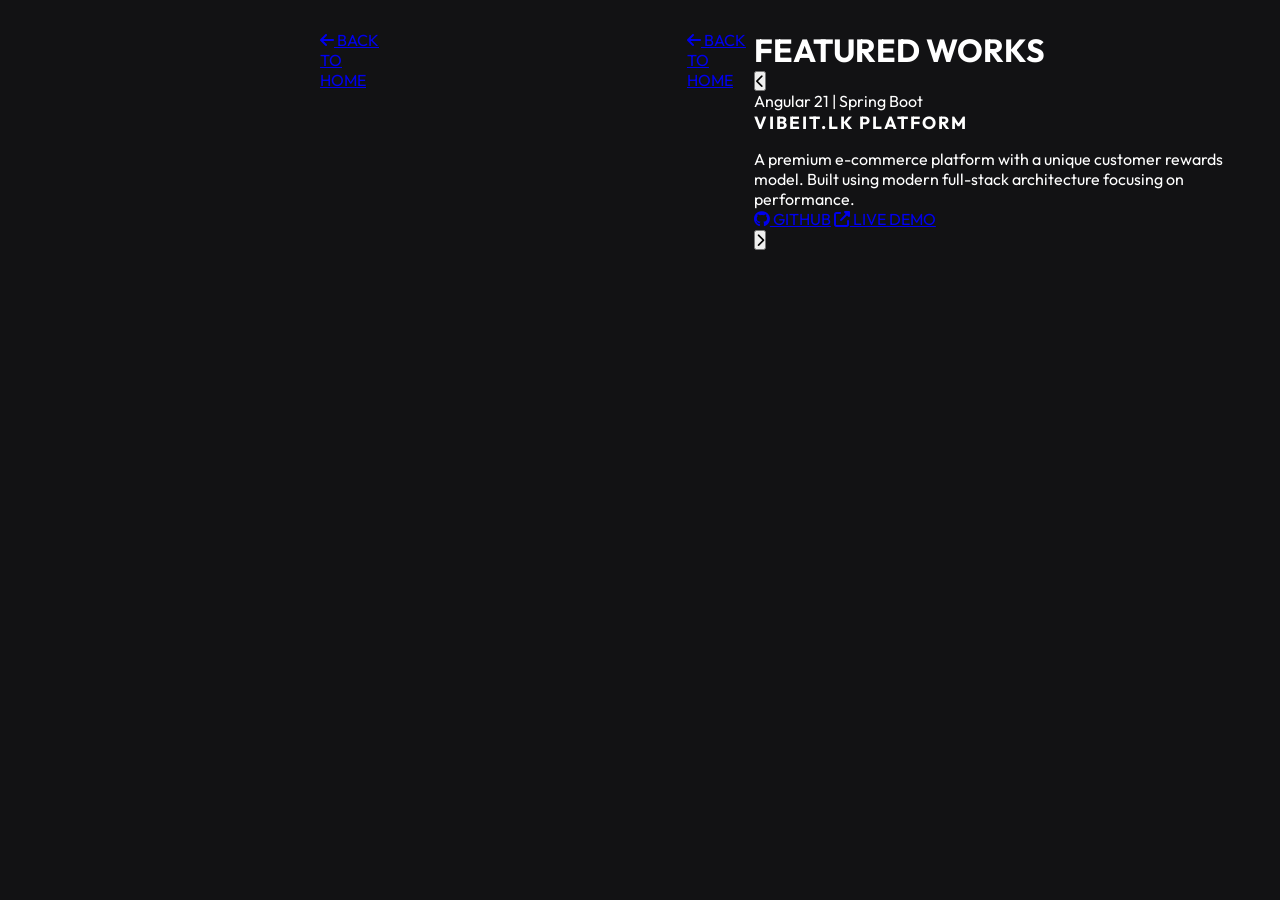
==== projects.html @ 204c46f4 "Add projects page with video background and project showcase - Created a new HTML file for the proje" ====
<!DOCTYPE html>
<html lang="en">
<head>
    <meta charset="UTF-8">
    <meta name="viewport" content="width=device-width, initial-scale=1.0, maximum-scale=1.0, user-scalable=no">
    <title>Featured Works | Mohomed Inshaf</title>
    <link rel="stylesheet" href="style.css">
    <link rel="stylesheet" href="https://cdnjs.cloudflare.com/ajax/libs/font-awesome/6.4.0/css/all.min.css" />
    <link href="https://fonts.googleapis.com/css2?family=Outfit:wght@300;500;700;900&display=swap" rel="stylesheet">
</head>
<body class="works-body">

    <div class="video-bg-wrapper">
        <video autoplay muted loop playsinline id="bgVideo">
            <source src="video/inshaf2.mp4" type="video/mp4">
        </video>
        <div class="video-overlay-dim"></div>
    </div>

    <nav class="works-nav">
        <a href="index.html" class="back-home-btn"><i class="fas fa-arrow-left"></i> BACK TO HOME</a>
    </nav>

    <body class="works-body">
    <div class="video-bg-wrapper">
        <video autoplay muted loop playsinline id="bgVideo">
            <source src="img/your-new-video.mp4" type="video/mp4">
        </video>
        <div class="video-overlay"></div>
    </div>

    <nav class="top-nav">
        <a href="index.html" class="nav-btn-back">
            <i class="fas fa-arrow-left"></i> BACK TO HOME
        </a>
    </nav>

    <div class="slider-wrapper">
        <h1 class="works-title">FEATURED WORKS</h1>

        <div class="focus-container">
            <button class="arrow-btn" onclick="moveSlider(-1)"><i class="fas fa-chevron-left"></i></button>

            <div class="project-card glass" id="project-card">
                <div class="card-header">
                    <span class="badge">Angular 21 | Spring Boot</span>
                </div>
                <h2>VIBEIT.LK PLATFORM</h2>
                <p>A premium e-commerce platform with a unique customer rewards model. Built using modern full-stack architecture focusing on performance.</p>
                
                <div class="card-actions">
                    <a href="#" class="btn-main"><i class="fab fa-github"></i> GITHUB</a>
                    <a href="#" class="btn-outline"><i class="fas fa-external-link-alt"></i> LIVE DEMO</a>
                </div>
            </div>

            <button class="arrow-btn" onclick="moveSlider(1)"><i class="fas fa-chevron-right"></i></button>
        </div>
    </div>
</body>
    <script src="projects-script.js"></script>
</body>
</html>
---- style.css ----
* {
    margin: 0;
    padding: 0;
    box-sizing: border-box;
    font-family: 'Outfit', sans-serif;
}

body {
    background-color: #121214;
    
    /* The main background image */
    background-image: url('img/inshaf.png');
    background-size: cover;
    background-position: center top; 
    background-attachment: fixed;
    background-repeat: no-repeat;
    
    color: #ffffff;
    min-height: 100vh;
    display: flex;
    justify-content: center;
    align-items: stretch;
    padding: 30px 20px;
    overflow-x: hidden;
}

/* Updated Layout: Fixed sides, fluid center */
.portfolio-layout {
    display: grid;
    /* Left: 380px, Center: Takes remaining space, Right: 380px */
    grid-template-columns: 380px 1fr 380px; 
    gap: 40px;
    max-width: 1400px;
    width: 100%;
    margin: 0 auto; /* Centers the whole grid */
}

.column {
    display: flex;
    flex-direction: column;
    gap: 20px;
}

/* Center column configuration */
.center-column {
    position: relative;
    display: flex;
    flex-direction: column;
    justify-content: space-between; 
    align-items: center;
    height: 100%;
    min-height: 80vh;
}

/* Title Styling */
.title-container {
    text-align: center;
    margin-top: 30px;
    z-index: 2;
}

.main-title {
    font-size: 4rem;
    font-weight: 900;
    line-height: 0.9;
    color: rgba(255, 255, 255, 0.2); /* Semi-transparent big text */
    letter-spacing: 3px;
}

.sub-title {
    font-size: 1rem;
    letter-spacing: 5px;
    color: #39ff14; /* Neon green */
    margin-top: 15px;
    font-weight: 700;
}

/* Contact Info Styling */
.contact-info {
    background: rgba(0, 0, 0, 0.5); 
    padding: 12px 20px;
    border-radius: 10px;
    backdrop-filter: blur(5px);
    -webkit-backdrop-filter: blur(5px);
    border: 1px solid rgba(255, 255, 255, 0.1);
    margin-bottom: 20px;
    z-index: 2;
}

.contact-info p {
    font-size: 0.85rem;
    color: #e0e0e0;
    margin-bottom: 5px;
}

/* Glassmorphism Cards */
.glass-card {
    background: rgba(25, 25, 30, 0.6); /* Slightly darker for better readability */
    backdrop-filter: blur(15px);
    -webkit-backdrop-filter: blur(15px);
    border: 1px solid rgba(255, 255, 255, 0.08);
    border-radius: 15px;
    padding: 25px;
    box-shadow: 0 8px 32px 0 rgba(0, 0, 0, 0.4);
    transition: transform 0.3s ease;
}

.glass-card:hover {
    transform: translateY(-3px);
    border-color: rgba(57, 255, 20, 0.3);
}

h2 {
    font-size: 1.1rem;
    letter-spacing: 2px;
    margin-bottom: 15px;
    text-transform: uppercase;
}

.neon-text { color: #39ff14; }
.highlight-text { font-weight: bold; font-size: 1.1rem; margin-bottom: 10px; }
.desc { color: #a0a0a0; font-size: 0.9rem; line-height: 1.5; }

.exp-item { margin-bottom: 15px; }
.exp-item h3 { font-size: 0.95rem; }

ul { list-style: none; }
ul li { color: #a0a0a0; font-size: 0.9rem; margin-bottom: 8px; }

/* Links */
.neon-link {
    display: block;
    color: #fff;
    text-decoration: none;
    margin-bottom: 10px;
    font-size: 0.95rem;
    transition: 0.3s;
}
.neon-link span { color: #39ff14; float: right; }
.neon-link:hover { color: #39ff14; }

/* Accordion (Dropdowns) */
.accordion-item {
    margin-bottom: 10px;
    border-bottom: 1px solid rgba(255, 255, 255, 0.1);
}

.accordion-header {
    display: flex;
    justify-content: space-between;
    align-items: center;
    padding: 10px 0;
    cursor: pointer;
    font-weight: 500;
    transition: color 0.3s;
}

.accordion-header:hover {
    color: #39ff14;
}

.accordion-content {
    max-height: 0;
    overflow: hidden;
    transition: max-height 0.4s ease-out;
}

.accordion-content ul {
    padding: 10px 0 15px 15px;
    border-left: 2px solid #39ff14;
    margin-left: 5px;
}

.project-details {
    padding: 10px 0 15px 15px;
    border-left: 2px solid #39ff14;
    margin-left: 5px;
}

.project-details .desc {
    margin-bottom: 12px;
}

.view-btn {
    display: inline-block;
    font-size: 0.85rem;
    background: rgba(57, 255, 20, 0.1);
    padding: 8px 15px;
    border-radius: 5px;
    border: 1px solid rgba(57, 255, 20, 0.3);
    margin-bottom: 0;
}

.view-btn:hover {
    background: rgba(57, 255, 20, 0.2);
    transform: translateX(5px);
}

.icon-arrow {
    transition: transform 0.3s;
    font-size: 0.8rem;
}

.accordion-item.active .icon-arrow {
    transform: rotate(180deg);
    color: #39ff14;
}
/* Minimalist Contact Styling */
.minimal-contact {
    position: absolute;
    bottom: 30px;
    width: 320px;
    z-index: 10;
    background: rgba(255, 255, 255, 0.03);
    backdrop-filter: blur(10px);
    -webkit-backdrop-filter: blur(10px);
    border: 1px solid rgba(255, 255, 255, 0.1);
    border-radius: 50px; 
    padding: 5px 20px;
    transition: all 0.4s ease;
}

.contact-trigger {
    display: flex;
    align-items: center;
    justify-content: space-between;
    padding: 10px 0;
    cursor: pointer;
    font-size: 0.75rem;
    font-weight: 700;
    letter-spacing: 2px;
    color: #ffffff;
}


.pulse-icon {
    width: 8px;
    height: 8px;
    background-color: #39ff14;
    border-radius: 50%;
    display: inline-block;
    box-shadow: 0 0 10px #39ff14;
    animation: pulse 2s infinite;
}

@keyframes pulse {
    0% { transform: scale(0.95); box-shadow: 0 0 0 0 rgba(57, 255, 20, 0.7); }
    70% { transform: scale(1); box-shadow: 0 0 0 10px rgba(57, 255, 20, 0); }
    100% { transform: scale(0.95); box-shadow: 0 0 0 0 rgba(57, 255, 20, 0); }
}

.contact-grid {
    padding: 15px 0;
    display: flex;
    flex-direction: column;
    gap: 15px;
    border-top: 1px solid rgba(255, 255, 255, 0.1);
}

.contact-item {
    display: flex;
    align-items: center;
    gap: 12px;
    color: #a0a0a0;
    text-decoration: none;
    font-size: 0.85rem;
    transition: 0.3s;
}

.contact-item i {
    color: #39ff14;
    font-size: 1rem;
}

.contact-item:hover {
    color: #ffffff;
}

/* Arrow  */
.minimal-contact .icon-arrow {
    transform: rotate(0deg); /* Default down */
}

.minimal-contact .accordion-item.active .icon-arrow {
    transform: rotate(180deg);
}

.controls-container {
    display: flex;
    align-items: flex-start;
    justify-content: center;
    gap: 12px;
    width: 100%;
    max-width: 450px;
    margin: 20px auto 30px auto;
    z-index: 20;
}

/* CV Button  */
.cv-action-btn {
    display: flex;
    align-items: center;
    justify-content: center;
    gap: 10px;
    height: 48px; 
    padding: 0 25px;
    background: rgba(255, 255, 255, 0.03); 
    backdrop-filter: blur(15px);
    -webkit-backdrop-filter: blur(15px);
    border: 1px solid rgba(255, 255, 255, 0.1); 
    border-radius: 60px;
    text-decoration: none;
    transition: all 0.3s cubic-bezier(0.4, 0, 0.2, 1);
}

/* CV Text - Neon Green Only */
.cv-text, .cv-action-btn i {
    color: #39ff14; /* Neon Green */
    font-weight: 900;
    font-size: 0.8rem;
    letter-spacing: 1.5px;
}

.cv-action-btn:hover {
    background: rgba(255, 255, 255, 0.08);
    border-color: #39ff14; /* Hover  */
    transform: translateY(-2px);
    box-shadow: 0 5px 15px rgba(0, 0, 0, 0.3);
}


.controls-container {
    display: flex;
    flex-direction: row; 
    align-items: flex-start;
    justify-content: center;
    gap: 15px; 
    width: 100%;
    max-width: 480px; 
    margin: 20px auto 30px auto;
    z-index: 50;
}

/* Get in Touch  */
.minimal-contact {
    flex-grow: 1;
    margin: 0 !important;
    position: relative !important;
    bottom: 0 !important;
    bottom: 30px;
    width: 320px;
    z-index: 10;
    background: rgba(255, 255, 255, 0.03);
    backdrop-filter: blur(10px);
    -webkit-backdrop-filter: blur(10px);
    border: 1px solid rgba(255, 255, 255, 0.1);
    border-radius: 50px; 
    padding: 5px 20px;
    transition: all 0.4s ease;
}

/* CV Button - Ash Design + Green Text */
.cv-action-btn {
    display: flex;
    align-items: center;
    justify-content: center;
    gap: 10px;
    height: 58px; 
    padding: 0 20px;
    background: rgba(255, 255, 255, 0.03); /* Ash Transparent */
    backdrop-filter: blur(15px);
    -webkit-backdrop-filter: blur(15px);
    border: 1px solid rgba(255, 255, 255, 0.1); /* Ash Border */
    border-radius: 50px;
    text-decoration: none;
    transition: all 0.3s ease;
    flex-shrink: 0; 
}

/* CV  Neon Green */
.cv-text, .cv-action-btn i {
    color: #ffffff; 
    font-weight: 900;
    font-size: 0.8rem;
    letter-spacing: 1px;
}

.cv-action-btn:hover {
    border-color: rgba(57, 255, 20, 0.4);
    background: rgba(255, 255, 255, 0.08);
}

.explore-link {
    font-size: 0.7rem;
    color: #fff;
    text-decoration: none;
    border: 1px solid rgba(255, 255, 255, 0.1);
    padding: 5px 12px;
    border-radius: 50px;
    letter-spacing: 1px;
    transition: 0.3s;
}
.explore-link:hover {
    border-color: #39ff14;
    color: #39ff14;
}



/* Mobile Responsive */
@media (max-width: 1024px) {
    .portfolio-layout {
        grid-template-columns: 1fr; 
        display: flex;
        flex-direction: column;
        width: 100%;
        padding: 15px; 
    }

    
    .center-column {
        order: -1; 
        width: 100%;
        min-height: 60vh;
        display: flex;
        align-items: center;
        text-align: center;
    }

   
    .main-title {
        font-size: 4rem !important;
        line-height: 1;
        margin-bottom: 10px;
        width: 100%;
    }

    .sub-title {
        position: static !important;
        font-size: 0.85rem;
        letter-spacing: 4px;
        margin-bottom: 20px;
    }

    
    .hero-subject {
        position: static !important;
        width: 100% !important;
        max-width: 320px !important; 
        height: auto;
        margin: 0 auto !important;
    }

   
    .glass-card {
        width: 100% !important; 
        max-width: 100%;
        margin: 0 !important;
        padding: 20px;
        box-sizing: border-box; 
    }


    .minimal-contact {
        position: relative !important;
        bottom: 0;
        width: 100% !important;
        max-width: 300px;
        margin: 20px auto !important;
        left: auto;
        transform: none;
    }

    .column {
        width: 100% !important;
    }
}

body {
    overflow-x: hidden;
    width: 100%;
}
@media (max-width: 1024px) {
    .controls-container {
        width: 100%;
        padding: 0 10px;
        gap: 10px;
    }

    .minimal-contact {
        flex: 2.5; /*  Get in touch  */
    }

    .cv-action-btn {
        position: relative !important;
        bottom: 0;
        width: 100% !important;
        max-width: 300px;
        margin: 20px auto !important;
        left: auto;
        transform: none;
        flex: 1;
        padding: 0 12px;
    }

    .cv-text {
        font-size: 0.75rem;
    }
}
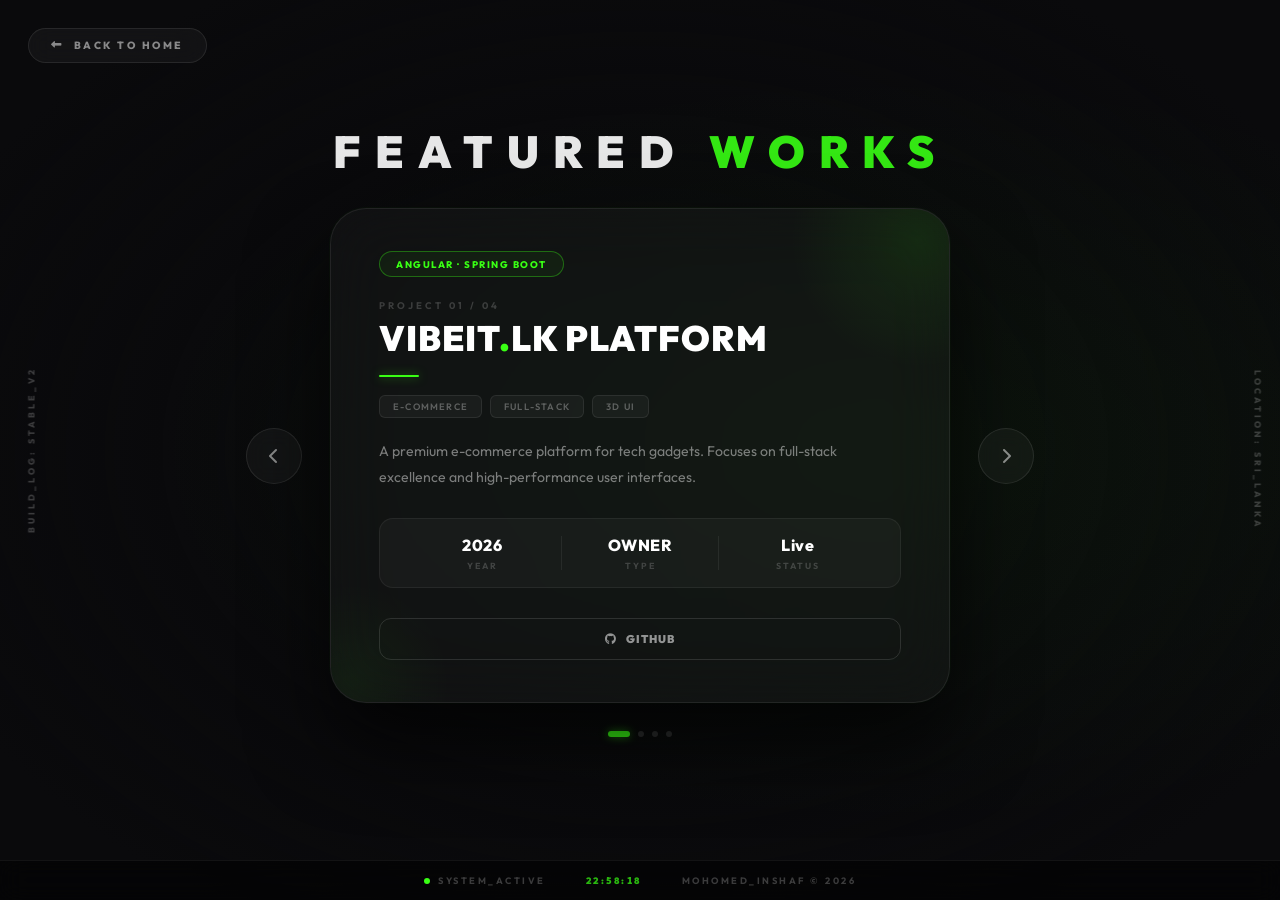
==== commit aa19fbf4: "Add project showcase with video background and interactive slider" ====
--- a/projects.html
+++ b/projects.html
@@ -4,60 +4,105 @@
     <meta charset="UTF-8">
     <meta name="viewport" content="width=device-width, initial-scale=1.0, maximum-scale=1.0, user-scalable=no">
     <title>Featured Works | Mohomed Inshaf</title>
-    <link rel="stylesheet" href="style.css">
     <link rel="stylesheet" href="https://cdnjs.cloudflare.com/ajax/libs/font-awesome/6.4.0/css/all.min.css" />
-    <link href="https://fonts.googleapis.com/css2?family=Outfit:wght@300;500;700;900&display=swap" rel="stylesheet">
+    <link href="https://fonts.googleapis.com/css2?family=Outfit:wght@300;400;500;700;900&display=swap" rel="stylesheet">
+    <link rel="stylesheet" href="project-style.css">
 </head>
 <body class="works-body">
 
+    <!-- VIDEO BACKGROUND -->
     <div class="video-bg-wrapper">
         <video autoplay muted loop playsinline id="bgVideo">
             <source src="video/inshaf2.mp4" type="video/mp4">
         </video>
-        <div class="video-overlay-dim"></div>
-    </div>
-
-    <nav class="works-nav">
-        <a href="index.html" class="back-home-btn"><i class="fas fa-arrow-left"></i> BACK TO HOME</a>
-    </nav>
-
-    <body class="works-body">
-    <div class="video-bg-wrapper">
-        <video autoplay muted loop playsinline id="bgVideo">
-            <source src="img/your-new-video.mp4" type="video/mp4">
-        </video>
         <div class="video-overlay"></div>
     </div>
 
-    <nav class="top-nav">
-        <a href="index.html" class="nav-btn-back">
-            <i class="fas fa-arrow-left"></i> BACK TO HOME
-        </a>
-    </nav>
+    <!-- BACK NAV -->
+    <a href="index.html" class="nav-btn-back">
+        <i class="fas fa-long-arrow-alt-left"></i> BACK TO HOME
+    </a>
 
+    <!-- SIDE TAGS -->
+    <div class="side-tag left">BUILD_LOG: STABLE_V2</div>
+    <div class="side-tag right">LOCATION: SRI_LANKA</div>
+
+    <!-- MAIN SLIDER -->
     <div class="slider-wrapper">
-        <h1 class="works-title">FEATURED WORKS</h1>
+        <h1 class="works-header">FEATURED <span class="neon-text">WORKS</span></h1>
 
         <div class="focus-container">
-            <button class="arrow-btn" onclick="moveSlider(-1)"><i class="fas fa-chevron-left"></i></button>
+            <button class="arrow-btn" onclick="moveSlider(-1)" aria-label="Previous project">
+                <i class="fas fa-chevron-left"></i>
+            </button>
 
-            <div class="project-card glass" id="project-card">
-                <div class="card-header">
-                    <span class="badge">Angular 21 | Spring Boot</span>
+            <!-- PROJECT CARD -->
+            <div class="project-card glass-morph" id="project-display">
+
+                <div class="card-top-row">
+                    <span class="tech-badge" id="p-tech">ANGULAR · SPRING BOOT</span>
                 </div>
-                <h2>VIBEIT.LK PLATFORM</h2>
-                <p>A premium e-commerce platform with a unique customer rewards model. Built using modern full-stack architecture focusing on performance.</p>
-                
-                <div class="card-actions">
-                    <a href="#" class="btn-main"><i class="fab fa-github"></i> GITHUB</a>
-                    <a href="#" class="btn-outline"><i class="fas fa-external-link-alt"></i> LIVE DEMO</a>
+
+                <div class="proj-number" id="p-number">PROJECT 01 / 04</div>
+
+                <h2 class="project-title" id="p-title">
+                    VIBEIT<span class="neon-dot">.</span>LK PLATFORM
+                </h2>
+
+                <div class="neon-divider"></div>
+
+                <div class="tag-row" id="p-tags">
+                    <span class="tag">E-COMMERCE</span>
+                    <span class="tag">FULL-STACK</span>
+                    <span class="tag">3D UI</span>
+                </div>
+
+                <p class="project-desc" id="p-desc">
+                    A premium e-commerce platform for tech gadgets. Focuses on full-stack excellence and high-performance user interfaces.
+                </p>
+
+                <div class="stats-row">
+                    <div class="stat-item">
+                        <span class="stat-val" id="p-year">2026</span>
+                        <span class="stat-lbl">YEAR</span>
+                    </div>
+                    <div class="stat-divider"></div>
+                    <div class="stat-item">
+                        <span class="stat-val" id="p-type">Full Stack</span>
+                        <span class="stat-lbl">TYPE</span>
+                    </div>
+                    <div class="stat-divider"></div>
+                    <div class="stat-item">
+                        <span class="stat-val" id="p-status">Live</span>
+                        <span class="stat-lbl">STATUS</span>
+                    </div>
+                </div>
+
+                <div class="project-links">
+                    <a href="#" id="p-github" class="btn-neon-solid" target="_blank">
+                        <i class="fab fa-github"></i> GITHUB
+                    </a>
+                    <a href="#" id="p-live" class="btn-neon-outline" target="_blank">
+                        <i class="fas fa-external-link-alt"></i> LIVE DEMO
+                    </a>
                 </div>
             </div>
 
-            <button class="arrow-btn" onclick="moveSlider(1)"><i class="fas fa-chevron-right"></i></button>
+            <button class="arrow-btn" onclick="moveSlider(1)" aria-label="Next project">
+                <i class="fas fa-chevron-right"></i>
+            </button>
         </div>
+
+        <div class="dots-nav" id="dots-container"></div>
     </div>
-</body>
-    <script src="projects-script.js"></script>
+
+    <!-- BOTTOM HUD BAR -->
+    <div class="bottom-hud-bar">
+        <div class="hud-item"><span class="pulse-dot"></span> SYSTEM_ACTIVE</div>
+        <div class="hud-item" id="live-clock">00:00:00</div>
+        <div class="hud-item">MOHOMED_INSHAF © 2026</div>
+    </div>
+
+    <script src="project-script.js"></script>
 </body>
 </html>
--- a/project-style.css
+++ b/project-style.css
@@ -0,0 +1,411 @@
+/* ===== RESET ===== */
+*, *::before, *::after { margin: 0; padding: 0; box-sizing: border-box; }
+
+:root {
+    --neon: #39ff14;
+    --neon-dim: rgba(57, 255, 20, 0.12);
+    --neon-border: rgba(57, 255, 20, 0.35);
+    --bg: #0a0a0c;
+    --glass: rgba(255, 255, 255, 0.03);
+    --glass-border: rgba(255, 255, 255, 0.08);
+    --text-muted: rgba(255, 255, 255, 0.45);
+    --text-dim: rgba(255, 255, 255, 0.18);
+}
+
+body.works-body {
+    background-color: var(--bg);
+    overflow: hidden;
+    height: 100vh;
+    color: #fff;
+    font-family: 'Outfit', sans-serif;
+    -webkit-font-smoothing: antialiased;
+}
+
+/* ===== VIDEO BG ===== */
+.video-bg-wrapper {
+    position: fixed;
+    inset: 0;
+    z-index: -1;
+}
+#bgVideo {
+    width: 100%;
+    height: 100%;
+    object-fit: cover;
+    opacity: 0.4;
+}
+.video-overlay {
+    position: absolute;
+    inset: 0;
+    background:
+        radial-gradient(ellipse at 70% 50%, rgba(57,255,20,0.04) 0%, transparent 60%),
+        radial-gradient(ellipse at center, transparent 20%, #0a0a0c 85%);
+}
+
+/* ===== BACK NAV ===== */
+.nav-btn-back {
+    position: fixed;
+    top: 28px; left: 28px;
+    z-index: 100;
+    color: rgba(255,255,255,0.5);
+    text-decoration: none;
+    font-size: 0.65rem;
+    font-weight: 800;
+    letter-spacing: 2.5px;
+    padding: 10px 22px;
+    background: rgba(255,255,255,0.04);
+    border: 1px solid rgba(255,255,255,0.09);
+    border-radius: 50px;
+    backdrop-filter: blur(12px);
+    transition: all 0.3s ease;
+    display: flex;
+    align-items: center;
+    gap: 10px;
+}
+.nav-btn-back:hover {
+    color: var(--neon);
+    border-color: var(--neon-border);
+    background: rgba(57,255,20,0.05);
+    transform: translateX(-3px);
+}
+
+/* ===== SIDE TAGS ===== */
+.side-tag {
+    position: fixed;
+    top: 50%;
+    font-size: 0.55rem;
+    font-weight: 800;
+    letter-spacing: 3px;
+    color: rgba(255,255,255,0.2);
+    z-index: 50;
+    white-space: nowrap;
+}
+.side-tag.left {
+    left: -52px;
+    transform: translateY(-50%) rotate(-90deg);
+    transform-origin: center center;
+}
+.side-tag.right {
+    right: -58px;
+    transform: translateY(-50%) rotate(90deg);
+    transform-origin: center center;
+}
+
+/* ===== BOTTOM HUD BAR ===== */
+.bottom-hud-bar {
+    position: fixed;
+    bottom: 0; left: 0; right: 0;
+    height: 40px;
+    display: flex;
+    align-items: center;
+    justify-content: center;
+    gap: 40px;
+    background: rgba(0,0,0,0.5);
+    border-top: 1px solid rgba(255,255,255,0.06);
+    backdrop-filter: blur(12px);
+    z-index: 80;
+}
+.hud-item {
+    font-size: 0.58rem;
+    font-weight: 700;
+    letter-spacing: 2.5px;
+    color: rgba(255,255,255,0.22);
+    display: flex;
+    align-items: center;
+    gap: 8px;
+}
+#live-clock {
+    color: var(--neon);
+    opacity: 0.7;
+    font-weight: 900;
+    font-variant-numeric: tabular-nums;
+}
+
+/* Pulsing green dot */
+.pulse-dot {
+    width: 6px;
+    height: 6px;
+    border-radius: 50%;
+    background: var(--neon);
+    display: inline-block;
+    animation: pulse-glow 1.8s ease-in-out infinite;
+}
+@keyframes pulse-glow {
+    0%, 100% { opacity: 1; box-shadow: 0 0 4px var(--neon); }
+    50%       { opacity: 0.4; box-shadow: 0 0 10px var(--neon); }
+}
+
+/* ===== SLIDER LAYOUT ===== */
+.slider-wrapper {
+    height: 100vh;
+    display: flex;
+    flex-direction: column;
+    align-items: center;
+    justify-content: center;
+    padding: 20px;
+    gap: 28px;
+    padding-bottom: 60px; /* HUD bar offset */
+}
+
+/* ===== PAGE HEADING ===== */
+.works-header {
+    font-size: clamp(1.6rem, 3.5vw, 3rem);
+    font-weight: 900;
+    letter-spacing: 14px;
+    opacity: 0.9;
+    text-align: center;
+}
+.neon-text { color: var(--neon); }
+
+/* ===== FOCUS CONTAINER ===== */
+.focus-container {
+    display: flex;
+    align-items: center;
+    gap: 28px;
+    width: 100%;
+    max-width: 1080px;
+    justify-content: center;
+}
+
+/* ===== GLASS CARD ===== */
+.glass-morph {
+    position: relative;
+    background: var(--glass);
+    backdrop-filter: blur(30px);
+    -webkit-backdrop-filter: blur(30px);
+    border: 1px solid var(--glass-border);
+    padding: 42px 48px;
+    border-radius: 36px;
+    max-width: 620px;
+    width: 100%;
+    overflow: hidden;
+    transition: transform 0.35s cubic-bezier(.4,0,.2,1), opacity 0.35s ease;
+    box-shadow: 0 40px 80px rgba(0,0,0,0.7), 0 0 0 1px rgba(57,255,20,0.03);
+}
+.glass-morph::before {
+    content: '';
+    position: absolute;
+    top: -100px; right: -100px;
+    width: 260px; height: 260px;
+    background: radial-gradient(circle, rgba(57,255,20,0.09) 0%, transparent 70%);
+    pointer-events: none;
+}
+.glass-morph::after {
+    content: '';
+    position: absolute;
+    bottom: -80px; left: -80px;
+    width: 200px; height: 200px;
+    background: radial-gradient(circle, rgba(57,255,20,0.05) 0%, transparent 70%);
+    pointer-events: none;
+}
+
+/* Slide animations */
+.glass-morph.slide-out-left  { transform: translateX(-60px); opacity: 0; }
+.glass-morph.slide-out-right { transform: translateX(60px);  opacity: 0; }
+.glass-morph.slide-in-left   { transform: translateX(60px);  opacity: 0; }
+.glass-morph.slide-in-right  { transform: translateX(-60px); opacity: 0; }
+
+/* ===== CARD TOP ROW ===== */
+.card-top-row {
+    display: flex;
+    align-items: center;
+    justify-content: space-between;
+    margin-bottom: 22px;
+}
+.tech-badge {
+    font-size: 0.6rem;
+    font-weight: 800;
+    color: var(--neon);
+    border: 1px solid var(--neon-border);
+    padding: 6px 16px;
+    border-radius: 50px;
+    letter-spacing: 1.5px;
+    background: rgba(57,255,20,0.05);
+}
+.card-icon-box {
+    width: 48px; height: 48px;
+    border-radius: 14px;
+    background: rgba(57,255,20,0.07);
+    border: 1px solid rgba(57,255,20,0.18);
+    display: flex; align-items: center; justify-content: center;
+    font-size: 22px;
+    flex-shrink: 0;
+}
+
+/* ===== PROJECT NUMBER ===== */
+.proj-number {
+    font-size: 0.6rem;
+    color: var(--text-dim);
+    letter-spacing: 3px;
+    font-weight: 700;
+    margin-bottom: 8px;
+}
+
+/* ===== TITLE ===== */
+.project-title {
+    font-size: clamp(1.5rem, 2.8vw, 2.2rem);
+    font-weight: 900;
+    letter-spacing: 1px;
+    line-height: 1.1;
+    margin-bottom: 18px;
+    color: #fff;
+}
+.neon-dot { color: var(--neon); }
+
+/* ===== NEON DIVIDER ===== */
+.neon-divider {
+    width: 40px; height: 2px;
+    background: var(--neon);
+    border-radius: 2px;
+    margin-bottom: 18px;
+    box-shadow: 0 0 10px rgba(57,255,20,0.5);
+}
+
+/* ===== TAGS ===== */
+.tag-row { display: flex; gap: 8px; flex-wrap: wrap; margin-bottom: 20px; }
+.tag {
+    font-size: 0.58rem;
+    color: rgba(255,255,255,0.3);
+    background: rgba(255,255,255,0.04);
+    border: 1px solid rgba(255,255,255,0.08);
+    padding: 5px 13px;
+    border-radius: 6px;
+    letter-spacing: 1.2px;
+    font-weight: 600;
+}
+
+/* ===== DESC ===== */
+.project-desc {
+    color: var(--text-muted);
+    line-height: 1.85;
+    font-size: 0.88rem;
+    margin-bottom: 28px;
+}
+
+/* ===== STATS ROW ===== */
+.stats-row {
+    display: flex;
+    align-items: center;
+    margin-bottom: 30px;
+    background: rgba(255,255,255,0.03);
+    border: 1px solid rgba(255,255,255,0.06);
+    border-radius: 14px;
+    padding: 16px 24px;
+}
+.stat-item {
+    display: flex;
+    flex-direction: column;
+    gap: 5px;
+    flex: 1;
+    text-align: center;
+}
+.stat-val {
+    font-size: 1rem;
+    font-weight: 800;
+    color: #fff;
+    letter-spacing: 0.5px;
+}
+.stat-lbl {
+    font-size: 0.55rem;
+    color: var(--text-dim);
+    letter-spacing: 2px;
+    font-weight: 700;
+}
+.stat-divider {
+    width: 1px; height: 34px;
+    background: rgba(255,255,255,0.07);
+    flex-shrink: 0;
+}
+
+/* ===== BUTTONS — ghost style, green on hover ===== */
+.project-links { display: flex; gap: 14px; }
+
+.btn-neon-solid,
+.btn-neon-outline {
+    text-decoration: none;
+    padding: 13px 28px;
+    border-radius: 12px;
+    font-size: 0.7rem;
+    font-weight: 900;
+    letter-spacing: 1px;
+    transition: all 0.3s ease;
+    display: inline-flex;
+    align-items: center;
+    gap: 9px;
+    flex: 1;
+    justify-content: center;
+    cursor: pointer;
+    /* Ghost default */
+    background: transparent;
+    color: rgba(255,255,255,0.55);
+    border: 1px solid rgba(255,255,255,0.12);
+}
+
+.btn-neon-solid:hover,
+.btn-neon-outline:hover {
+    color: var(--neon);
+    border-color: var(--neon-border);
+    background: rgba(57,255,20,0.06);
+    transform: translateY(-3px);
+    box-shadow: 0 10px 28px rgba(57,255,20,0.15);
+}
+
+/* ===== ARROW BUTTONS ===== */
+.arrow-btn {
+    background: rgba(255,255,255,0.04);
+    border: 1px solid rgba(255,255,255,0.09);
+    color: rgba(255,255,255,0.5);
+    width: 56px; height: 56px;
+    border-radius: 50%;
+    cursor: pointer;
+    transition: all 0.3s ease;
+    display: flex; align-items: center; justify-content: center;
+    font-size: 1rem;
+    flex-shrink: 0;
+    backdrop-filter: blur(10px);
+}
+.arrow-btn:hover {
+    background: rgba(57,255,20,0.08);
+    color: var(--neon);
+    border-color: var(--neon-border);
+    transform: scale(1.08);
+    box-shadow: 0 0 20px rgba(57,255,20,0.2);
+}
+.arrow-btn:active { transform: scale(0.95); }
+
+/* ===== DOTS NAV ===== */
+.dots-nav { display: flex; gap: 8px; align-items: center; }
+.dot {
+    width: 6px; height: 6px;
+    border-radius: 50%;
+    background: rgba(255,255,255,0.15);
+    cursor: pointer;
+    transition: all 0.35s ease;
+    border: none; outline: none;
+}
+.dot.active {
+    background: var(--neon);
+    width: 22px;
+    border-radius: 3px;
+    box-shadow: 0 0 8px rgba(57,255,20,0.5);
+}
+.dot:hover:not(.active) { background: rgba(255,255,255,0.35); }
+
+/* ===== MOBILE ===== */
+@media (max-width: 768px) {
+    .works-header { letter-spacing: 6px; }
+    .glass-morph { padding: 28px 24px; border-radius: 28px; }
+    .project-title { font-size: 1.4rem; }
+    .arrow-btn { width: 44px; height: 44px; font-size: 0.85rem; }
+    .focus-container { gap: 14px; }
+    .stats-row { padding: 12px 16px; }
+    .stat-val { font-size: 0.85rem; }
+    .btn-neon-solid, .btn-neon-outline { padding: 11px 16px; font-size: 0.65rem; }
+    .nav-btn-back { top: 16px; left: 16px; }
+    .side-tag { display: none; }
+    .bottom-hud-bar { gap: 20px; }
+}
+@media (max-width: 480px) {
+    .focus-container { gap: 10px; }
+    .glass-morph { padding: 22px 16px; }
+    .project-links { flex-direction: column; }
+}
